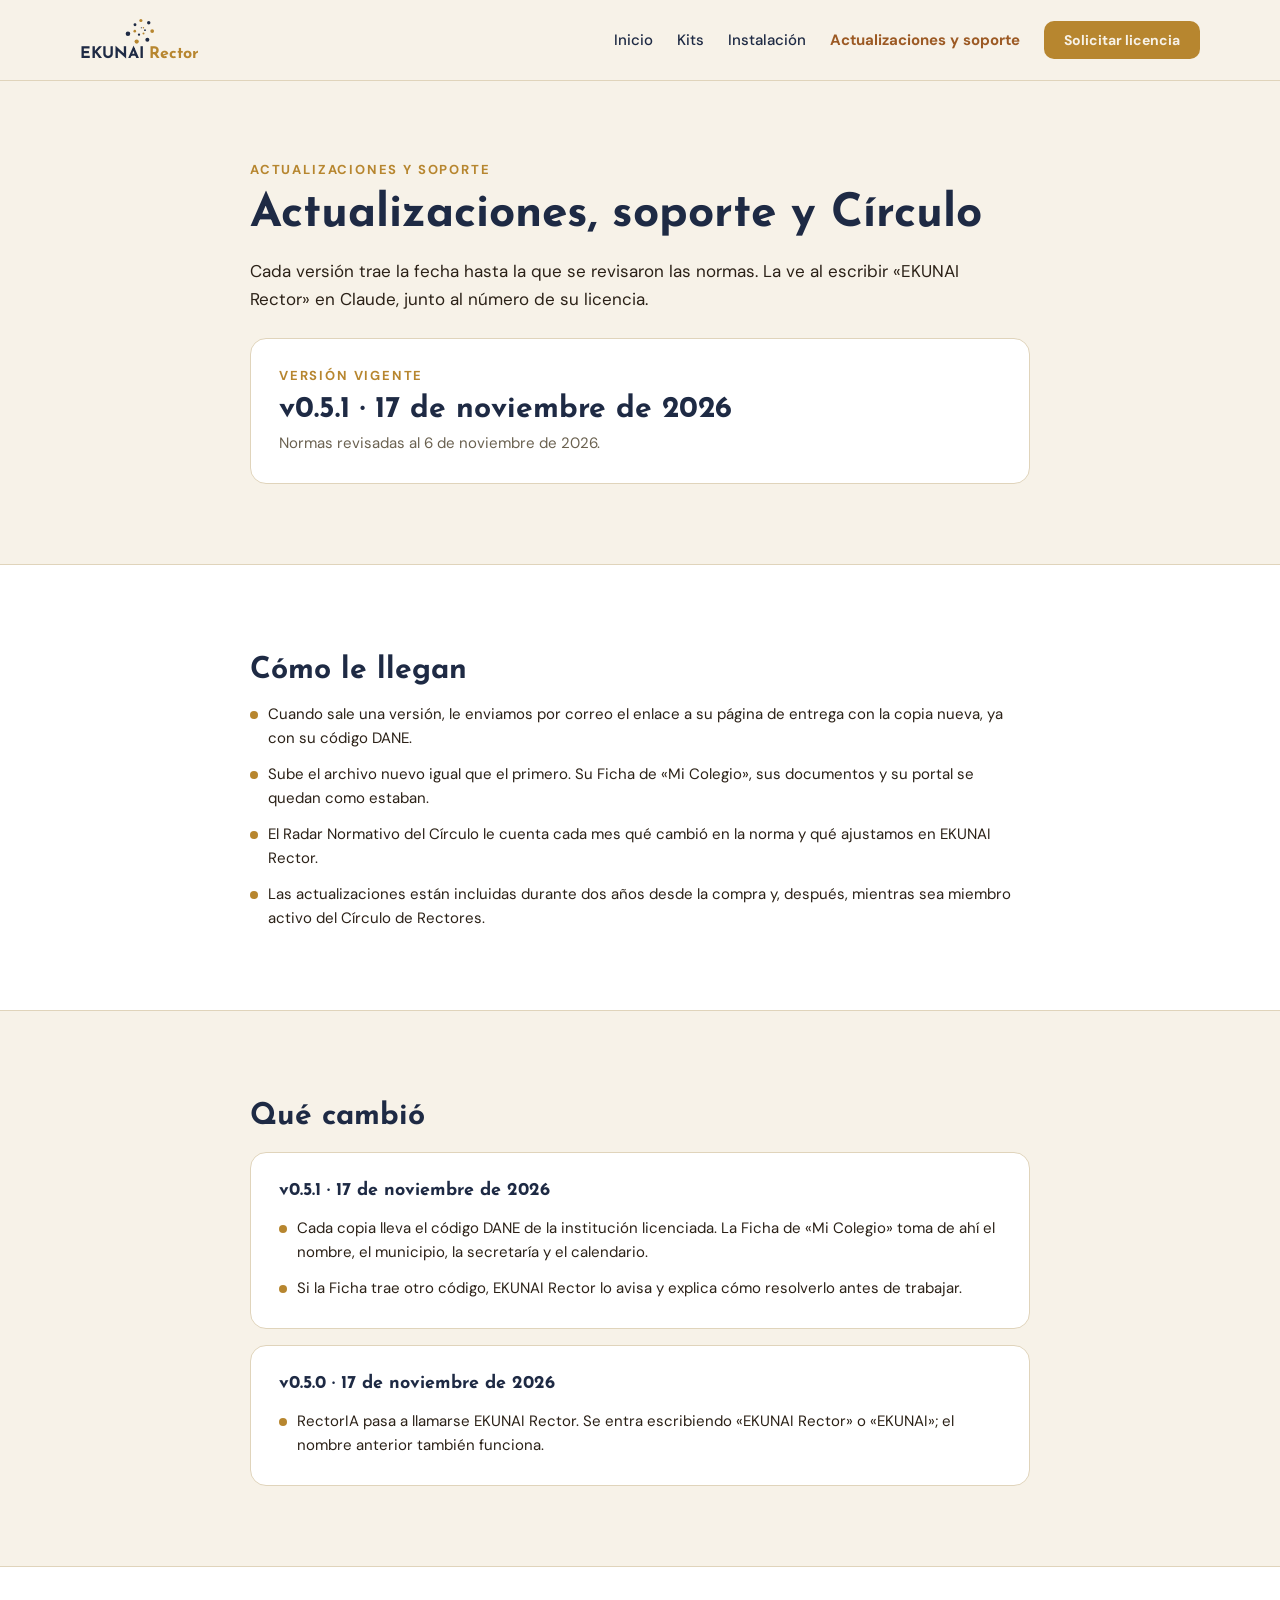
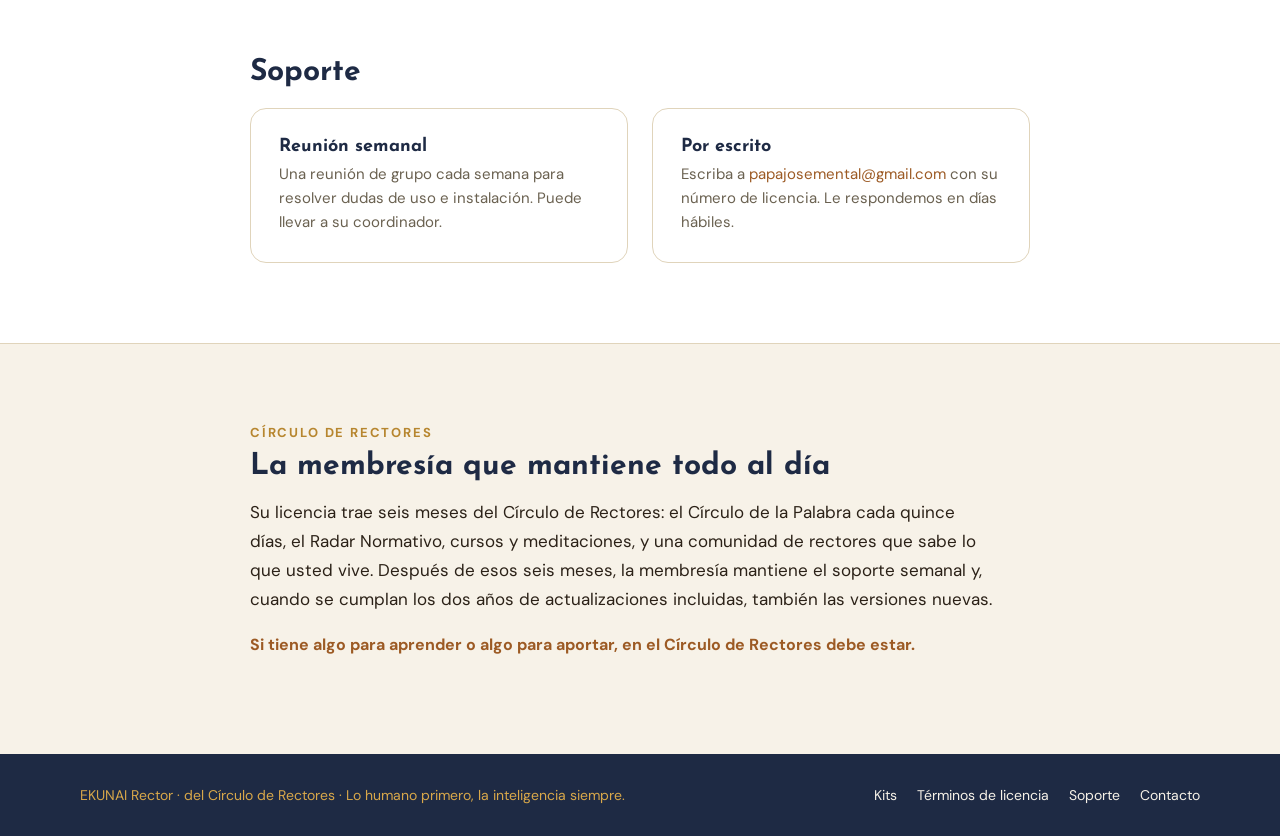
==== actualizaciones.html @ 3e318581 "Tienda y centro de entrega de EKUNAI Rector Kits, solicitud de licencia con validación del código DA" ====
<!DOCTYPE html>
<html lang="es">
<head>
<meta charset="utf-8">
<meta name="viewport" content="width=device-width,initial-scale=1">
<title>Actualizaciones y soporte · EKUNAI Rector</title>
<meta name="description" content="Versión vigente de EKUNAI Rector, cómo llegan las actualizaciones, soporte y Círculo de Rectores.">
<link rel="icon" href="favicon.svg" type="image/svg+xml">
<link rel="preconnect" href="https://fonts.googleapis.com">
<link rel="stylesheet" href="https://fonts.googleapis.com/css2?family=DM+Sans:wght@400;500;700&family=Josefin+Sans:wght@600;700&display=swap">
<link rel="stylesheet" href="estilo.css">
</head>
<body>
<header style="border-bottom:1px solid #E0D4BB;background:#F7F2E8;">
  <div class="container" style="display:flex;align-items:center;justify-content:space-between;gap:16px;padding-block:18px;">
    <a href="index.html" style="display:flex;flex-direction:column;align-items:center;gap:2px;color:#1E2A44;">
      <svg width="30" height="26" viewBox="0 18 110 96" aria-hidden="true"><circle cx="60" cy="54" r="2.2" fill="#1E2A44"/><circle cx="67.64" cy="53.81" r="2.72" fill="#B7862F"/><circle cx="73.37" cy="62.84" r="3.23" fill="#1E2A44"/><circle cx="67.94" cy="75.59" r="3.75" fill="#B7862F"/><circle cx="51.32" cy="79.49" r="4.27" fill="#1E2A44"/><circle cx="35.69" cy="66.51" r="4.78" fill="#B7862F"/><circle cx="36.54" cy="42.95" r="5.3" fill="#1E2A44"/><circle cx="58.28" cy="27.21" r="5.82" fill="#B7862F"/><circle cx="87.25" cy="35.47" r="6.33" fill="#1E2A44"/><circle cx="100" cy="66.34" r="6.85" fill="#B7862F"/><circle cx="82.17" cy="98.39" r="7.37" fill="#1E2A44"/><circle cx="42.74" cy="104.97" r="7.88" fill="#B7862F"/><circle cx="10.55" cy="76.07" r="8.4" fill="#1E2A44"/></svg>
      <span style="font-family:'Josefin Sans',sans-serif;font-weight:700;font-size:16px;line-height:1;">EKUNAI <span style="color:#B7862F;">Rector</span></span>
    </a>
    <nav style="display:flex;align-items:center;gap:24px;flex-wrap:wrap;">
      <a href="index.html" class="hide-sm">Inicio</a><a href="kits.html" class="hide-sm">Kits</a><a href="instalar.html" class="hide-sm">Instalación</a><a href="actualizaciones.html" class="hide-sm activo">Actualizaciones y soporte</a>
      <a href="comprar.html" class="btn-primary" style="padding:10px 20px;font-size:14px;">Solicitar licencia</a>
    </nav>
  </div>
</header>
<main>

<section class="sec"><div class="container narrow">
  <p class="eyebrow">Actualizaciones y soporte</p>
  <h1 class="h1">Actualizaciones, soporte y Círculo</h1>
  <p class="lead">Cada versión trae la fecha hasta la que se revisaron las normas. La ve al escribir «EKUNAI Rector» en Claude, junto al número de su licencia.</p>
  <div class="card" style="margin-top:24px;">
    <p class="eyebrow">Versión vigente</p>
    <h2 class="h2 js-version">v0.5.1 · 17 de noviembre de 2026</h2>
    <p class="t">Normas revisadas al 6 de noviembre de 2026.</p>
  </div>
</div></section>

<section class="sec sec-blanca"><div class="container narrow">
  <h2 class="h2">Cómo le llegan</h2>
  <ul class="lista">
    <li>Cuando sale una versión, le enviamos por correo el enlace a su página de entrega con la copia nueva, ya con su código DANE.</li>
    <li>Sube el archivo nuevo igual que el primero. Su Ficha de «Mi Colegio», sus documentos y su portal se quedan como estaban.</li>
    <li>El Radar Normativo del Círculo le cuenta cada mes qué cambió en la norma y qué ajustamos en EKUNAI Rector.</li>
    <li>Las actualizaciones están incluidas durante dos años desde la compra y, después, mientras sea miembro activo del Círculo de Rectores.</li>
  </ul>
</div></section>

<section class="sec"><div class="container narrow">
  <h2 class="h2">Qué cambió</h2>
  <div class="card" style="margin-top:20px;"><h3 style="font-size:18px;">v0.5.1 · 17 de noviembre de 2026</h3>
    <ul class="lista"><li>Cada copia lleva el código DANE de la institución licenciada. La Ficha de «Mi Colegio» toma de ahí el nombre, el municipio, la secretaría y el calendario.</li>
    <li>Si la Ficha trae otro código, EKUNAI Rector lo avisa y explica cómo resolverlo antes de trabajar.</li></ul></div>
  <div class="card" style="margin-top:16px;"><h3 style="font-size:18px;">v0.5.0 · 17 de noviembre de 2026</h3>
    <ul class="lista"><li>RectorIA pasa a llamarse EKUNAI Rector. Se entra escribiendo «EKUNAI Rector» o «EKUNAI»; el nombre anterior también funciona.</li></ul></div>
</div></section>

<section class="sec sec-blanca" id="soporte"><div class="container narrow">
  <h2 class="h2">Soporte</h2>
  <div class="grid-2" style="margin-top:20px;">
    <div class="card"><h3 style="font-size:18px;">Reunión semanal</h3><p class="t">Una reunión de grupo cada semana para resolver dudas de uso e instalación. Puede llevar a su coordinador.</p></div>
    <div class="card"><h3 style="font-size:18px;">Por escrito</h3><p class="t">Escriba a <a class="js-correo-soporte" href="mailto:papajosemental@gmail.com">papajosemental@gmail.com</a> con su número de licencia. Le respondemos en días hábiles.</p></div>
  </div>
</div></section>

<section class="sec" id="circulo"><div class="container narrow">
  <p class="eyebrow">Círculo de Rectores</p>
  <h2 class="h2">La membresía que mantiene todo al día</h2>
  <p class="lead">Su licencia trae seis meses del Círculo de Rectores: el Círculo de la Palabra cada quince días, el Radar Normativo, cursos y meditaciones, y una comunidad de rectores que sabe lo que usted vive. Después de esos seis meses, la membresía mantiene el soporte semanal y, cuando se cumplan los dos años de actualizaciones incluidas, también las versiones nuevas.</p>
  <p class="txt" style="font-weight:700;color:#9C5A24;margin-top:16px;">Si tiene algo para aprender o algo para aportar, en el Círculo de Rectores debe estar.</p>
</div></section>

</main>
<footer style="padding-block:32px;background:#1E2A44;">
  <div class="container" style="display:flex;flex-wrap:wrap;align-items:center;justify-content:space-between;gap:16px;">
    <p style="font-size:14px;color:#D9A84A;margin:0;">EKUNAI Rector · del Círculo de Rectores · Lo humano primero, la inteligencia siempre.</p>
    <div style="display:flex;gap:20px;flex-wrap:wrap;">
      <a href="kits.html" style="font-size:14px;color:#F7F2E8;">Kits</a>
      <a href="terminos.html" style="font-size:14px;color:#F7F2E8;">Términos de licencia</a>
      <a href="actualizaciones.html#soporte" style="font-size:14px;color:#F7F2E8;">Soporte</a>
      <a href="mailto:papajosemental@gmail.com" class="js-correo-contacto" style="font-size:14px;color:#F7F2E8;">Contacto</a>
    </div>
  </div>
</footer>
<script src="config.js"></script>

</body>
</html>
---- estilo.css ----
html{scroll-behavior:smooth}
body{margin:0;font-family:"DM Sans",system-ui,sans-serif;background:#F7F2E8;color:#1E2A44;}
h1,h2,h3{font-family:"Josefin Sans","DM Sans",system-ui,sans-serif;margin:0;}
a{color:#9C5A24;text-decoration:none;}
a:hover{color:#B7862F;}
.container{max-width:1120px;margin:0 auto;padding-inline:clamp(20px,5vw,64px);}
.narrow{max-width:780px;}
.btn-primary{display:inline-flex;align-items:center;justify-content:center;background:#B7862F;color:#F7F2E8;font-weight:700;font-size:16px;padding:14px 28px;border-radius:10px;border:none;cursor:pointer;white-space:nowrap;font-family:inherit;}
.btn-primary:hover{background:#9C5A24;color:#F7F2E8;}
.btn-primary[disabled]{background:#C9BBA0;cursor:not-allowed;}
.btn-ghost{display:inline-flex;align-items:center;justify-content:center;background:transparent;color:#1E2A44;font-weight:700;font-size:16px;padding:14px 20px;border-radius:10px;border:1.5px solid #1E2A44;cursor:pointer;white-space:nowrap;font-family:inherit;}
.btn-ghost:hover{background:#1E2A44;color:#F7F2E8;}
.card{background:#FFFFFF;border:1px solid #E0D4BB;border-radius:16px;padding:28px;}
.eyebrow{font-size:13px;letter-spacing:.14em;text-transform:uppercase;color:#B7862F;font-weight:700;margin:0;}
.grid-3{display:grid;grid-template-columns:repeat(3,minmax(0,1fr));gap:24px;}
.grid-2{display:grid;grid-template-columns:repeat(2,minmax(0,1fr));gap:24px;}
.row-wrap{display:flex;flex-wrap:wrap;align-items:center;gap:16px;}
.step{display:flex;gap:16px;}
.num{width:36px;height:36px;border-radius:50%;background:#1E2A44;color:#F7F2E8;display:flex;align-items:center;justify-content:center;font-weight:700;flex:none;}
.step h3{font-size:18px;color:#1E2A44;}
.step p,.card p.t{font-size:15px;line-height:1.6;color:#6A6150;margin:6px 0 0;}
nav a{font-size:15px;font-weight:500;color:#1E2A44;}
nav a.activo{color:#9C5A24;font-weight:700;}
[hidden]{display:none!important}
.sec{padding-block:clamp(48px,7vw,80px);}
.sec-blanca{background:#FFFFFF;border-top:1px solid #E0D4BB;border-bottom:1px solid #E0D4BB;}
.h1{font-size:clamp(32px,4.5vw,46px);line-height:1.1;margin-top:12px;}
.h2{font-size:clamp(24px,3vw,30px);margin-top:10px;}
.lead{font-size:17px;line-height:1.7;color:#2B2117;margin-top:16px;max-width:62ch;}
.txt{font-size:16px;line-height:1.7;color:#2B2117;}
.muted{font-size:14px;line-height:1.6;color:#6A6150;}
.lista{list-style:none;margin:16px 0 0;padding:0;display:flex;flex-direction:column;gap:12px;}
.lista li{display:flex;gap:10px;font-size:15px;line-height:1.6;color:#2B2117;}
.lista li::before{content:"";flex:none;width:8px;height:8px;border-radius:50%;background:#B7862F;margin-top:9px;}
.kit h3{font-size:20px;}
.kit .para{font-size:14px;color:#9C5A24;font-weight:700;margin-top:6px;}
.etiqueta{display:inline-block;background:#1E2A44;color:#F7F2E8;font-size:12px;font-weight:700;letter-spacing:.05em;text-transform:uppercase;padding:4px 10px;border-radius:999px;}
table.comp{width:100%;border-collapse:collapse;font-size:14px;background:#fff;}
table.comp th,table.comp td{border:1px solid #E0D4BB;padding:10px;text-align:left;vertical-align:top;}
table.comp th{background:#1E2A44;color:#F7F2E8;font-weight:700;}
.tabla-scroll{overflow-x:auto;}
form .campo{display:flex;flex-direction:column;gap:6px;margin-top:18px;}
form label{font-weight:700;font-size:15px;}
form input[type=text],form input[type=email],form input[type=tel],form select,form textarea{font:inherit;font-size:16px;padding:12px 14px;border:1.5px solid #CDBF9F;border-radius:10px;background:#fff;color:#1E2A44;}
form input:focus,form select:focus,form textarea:focus{outline:2px solid #B7862F;border-color:#B7862F;}
.opciones{display:grid;grid-template-columns:repeat(auto-fit,minmax(200px,1fr));gap:12px;margin-top:10px;}
.opcion{display:flex;gap:10px;align-items:flex-start;border:1.5px solid #E0D4BB;border-radius:12px;padding:14px;background:#fff;cursor:pointer;}
.opcion:has(input:checked){border-color:#B7862F;background:#FBF4E6;}
.opcion span{font-size:14px;line-height:1.5;color:#2B2117;}
.check{display:flex;gap:10px;align-items:flex-start;font-size:14px;line-height:1.6;color:#2B2117;margin-top:14px;}
.paso-form{border-top:1px solid #E0D4BB;padding-top:26px;margin-top:30px;}
.paso-form:first-of-type{border-top:none;margin-top:0;padding-top:0;}
.aviso{border-radius:12px;padding:16px 18px;font-size:15px;line-height:1.6;margin-top:12px;}
.aviso.ok{background:#EAF3EA;border:1px solid #9CC29C;color:#1F4D1F;}
.aviso.mal{background:#FBEDE7;border:1px solid #E2A58B;color:#6B2A12;}
.aviso.info{background:#EEF1F7;border:1px solid #B6C0D6;color:#1E2A44;}
.ficha-due{display:grid;grid-template-columns:max-content 1fr;gap:6px 16px;font-size:15px;margin-top:10px;}
.ficha-due dt{font-weight:700;}
.ficha-due dd{margin:0;}
.md h2{font-size:22px;margin-top:32px;}
.md p,.md li{font-size:16px;line-height:1.7;color:#2B2117;}
.md blockquote{margin:16px 0;padding:12px 16px;background:#FBF4E6;border-left:4px solid #B7862F;}
code{background:#EFE6D3;padding:1px 6px;border-radius:6px;font-size:.92em;}
@media (max-width:800px){
  .grid-3,.grid-2{grid-template-columns:1fr;}
  nav .hide-sm{display:none;}
}
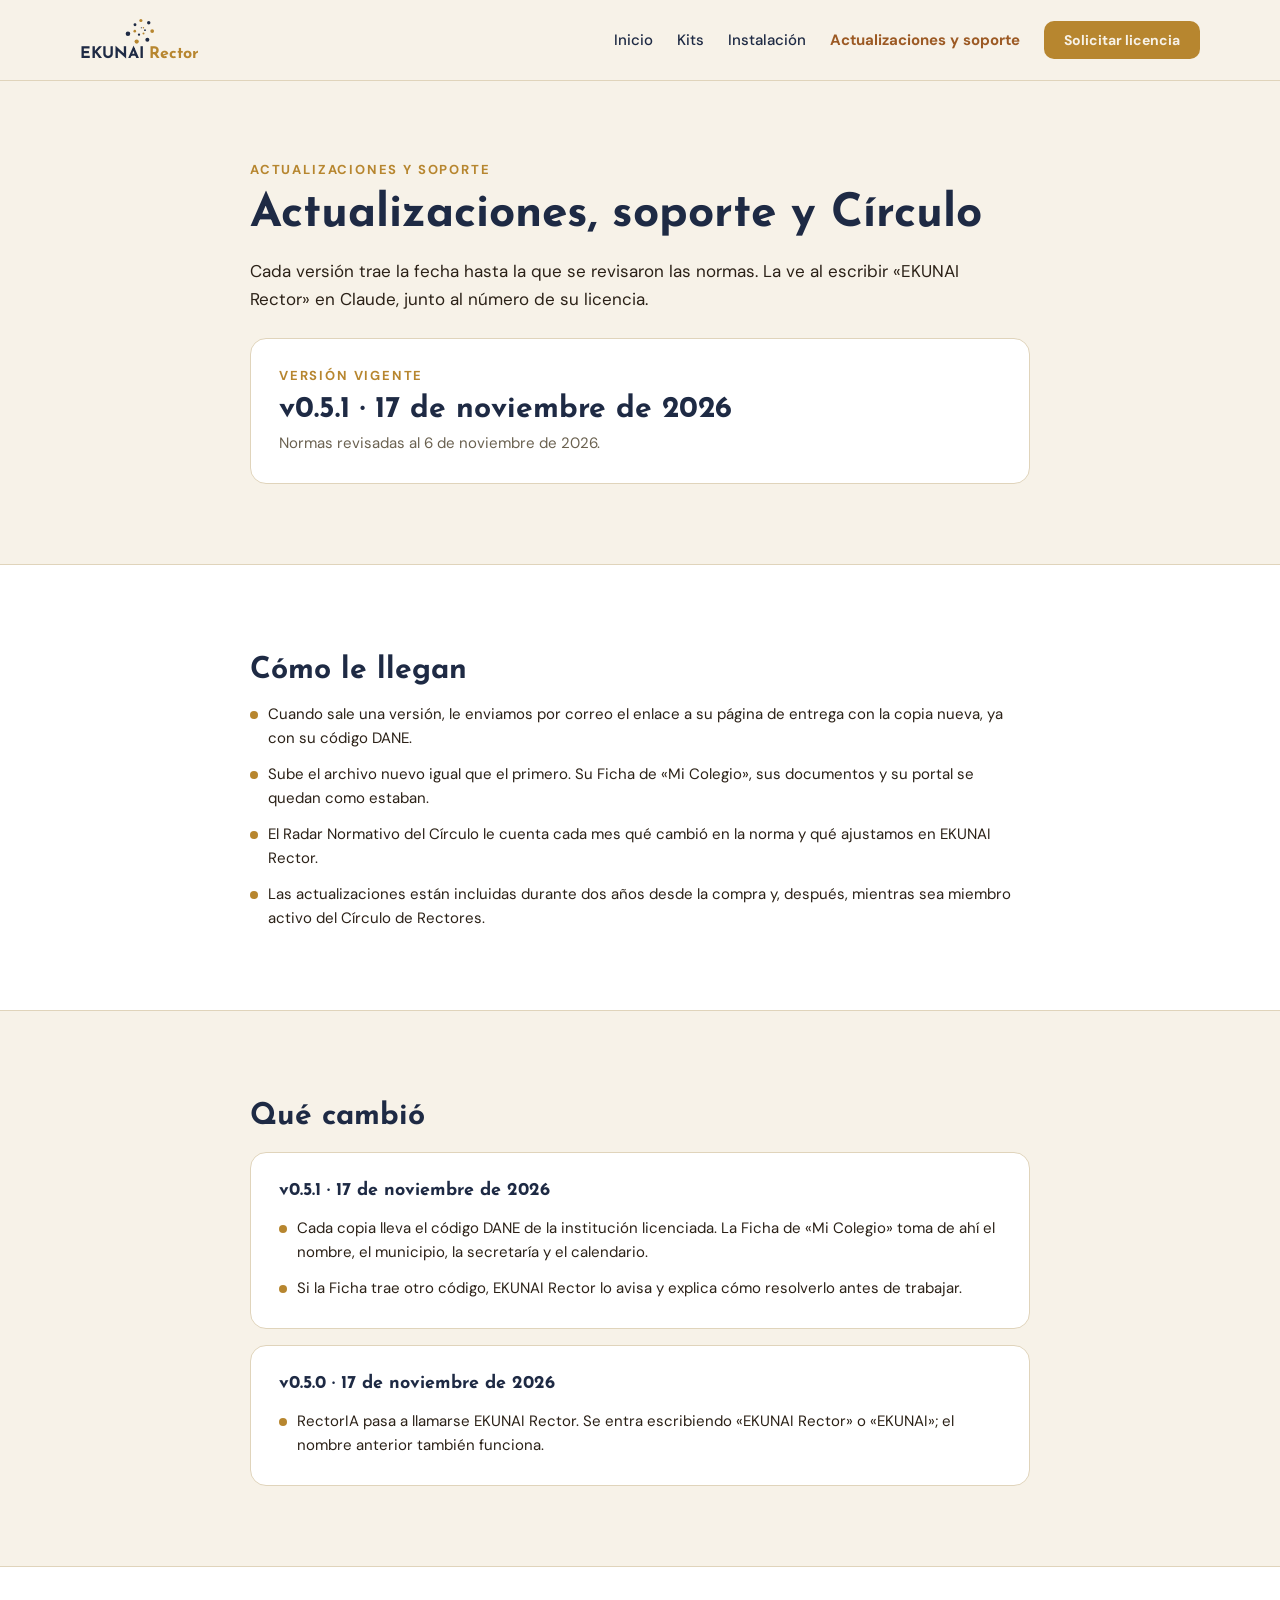
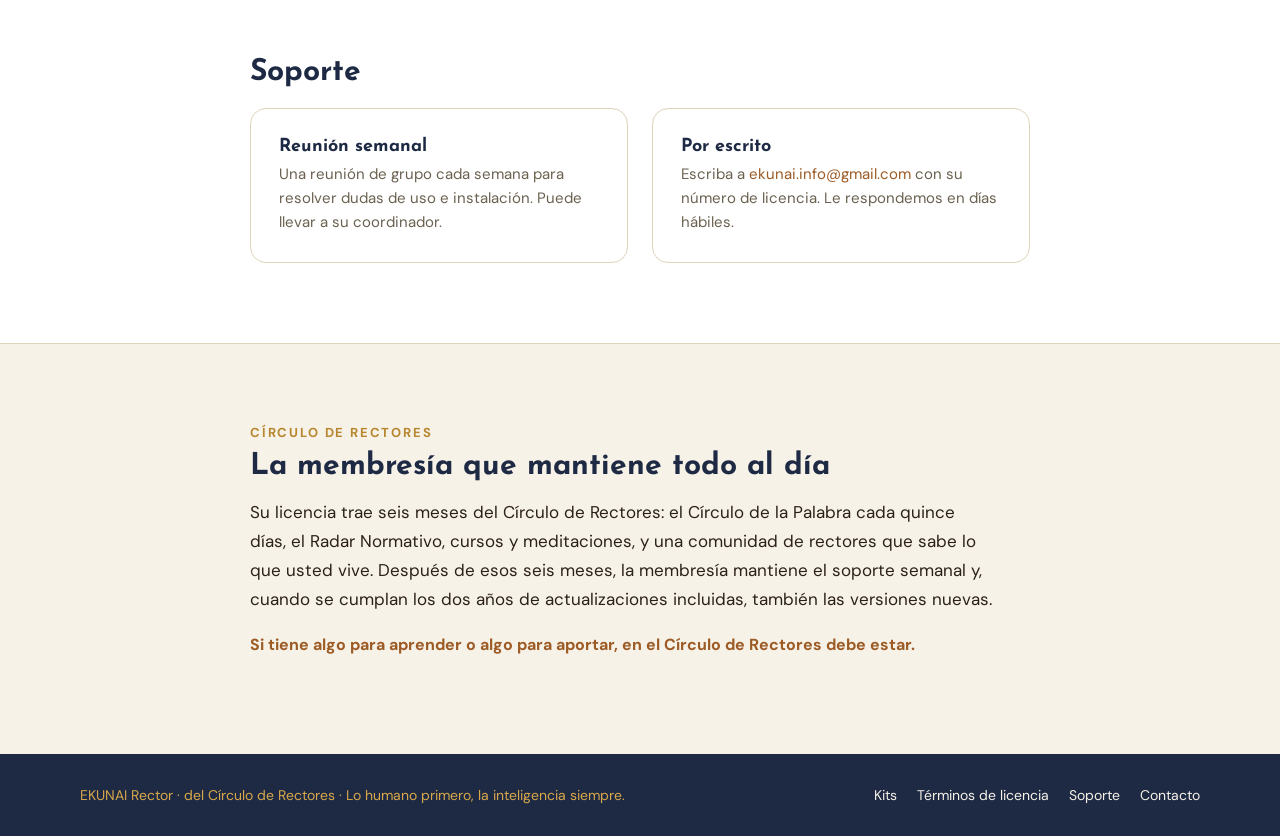
==== commit 3ff812b1: "Correo de ventas y soporte: ekunai.info@gmail.com Co-Authored-By: Claude Opus 5.5 <noreply@anthropic" ====
--- a/actualizaciones.html
+++ b/actualizaciones.html
@@ -59,7 +59,7 @@
   <h2 class="h2">Soporte</h2>
   <div class="grid-2" style="margin-top:20px;">
     <div class="card"><h3 style="font-size:18px;">Reunión semanal</h3><p class="t">Una reunión de grupo cada semana para resolver dudas de uso e instalación. Puede llevar a su coordinador.</p></div>
-    <div class="card"><h3 style="font-size:18px;">Por escrito</h3><p class="t">Escriba a <a class="js-correo-soporte" href="mailto:papajosemental@gmail.com">papajosemental@gmail.com</a> con su número de licencia. Le respondemos en días hábiles.</p></div>
+    <div class="card"><h3 style="font-size:18px;">Por escrito</h3><p class="t">Escriba a <a class="js-correo-soporte" href="mailto:ekunai.info@gmail.com">ekunai.info@gmail.com</a> con su número de licencia. Le respondemos en días hábiles.</p></div>
   </div>
 </div></section>
 
@@ -78,7 +78,7 @@
       <a href="kits.html" style="font-size:14px;color:#F7F2E8;">Kits</a>
       <a href="terminos.html" style="font-size:14px;color:#F7F2E8;">Términos de licencia</a>
       <a href="actualizaciones.html#soporte" style="font-size:14px;color:#F7F2E8;">Soporte</a>
-      <a href="mailto:papajosemental@gmail.com" class="js-correo-contacto" style="font-size:14px;color:#F7F2E8;">Contacto</a>
+      <a href="mailto:ekunai.info@gmail.com" class="js-correo-contacto" style="font-size:14px;color:#F7F2E8;">Contacto</a>
     </div>
   </div>
 </footer>
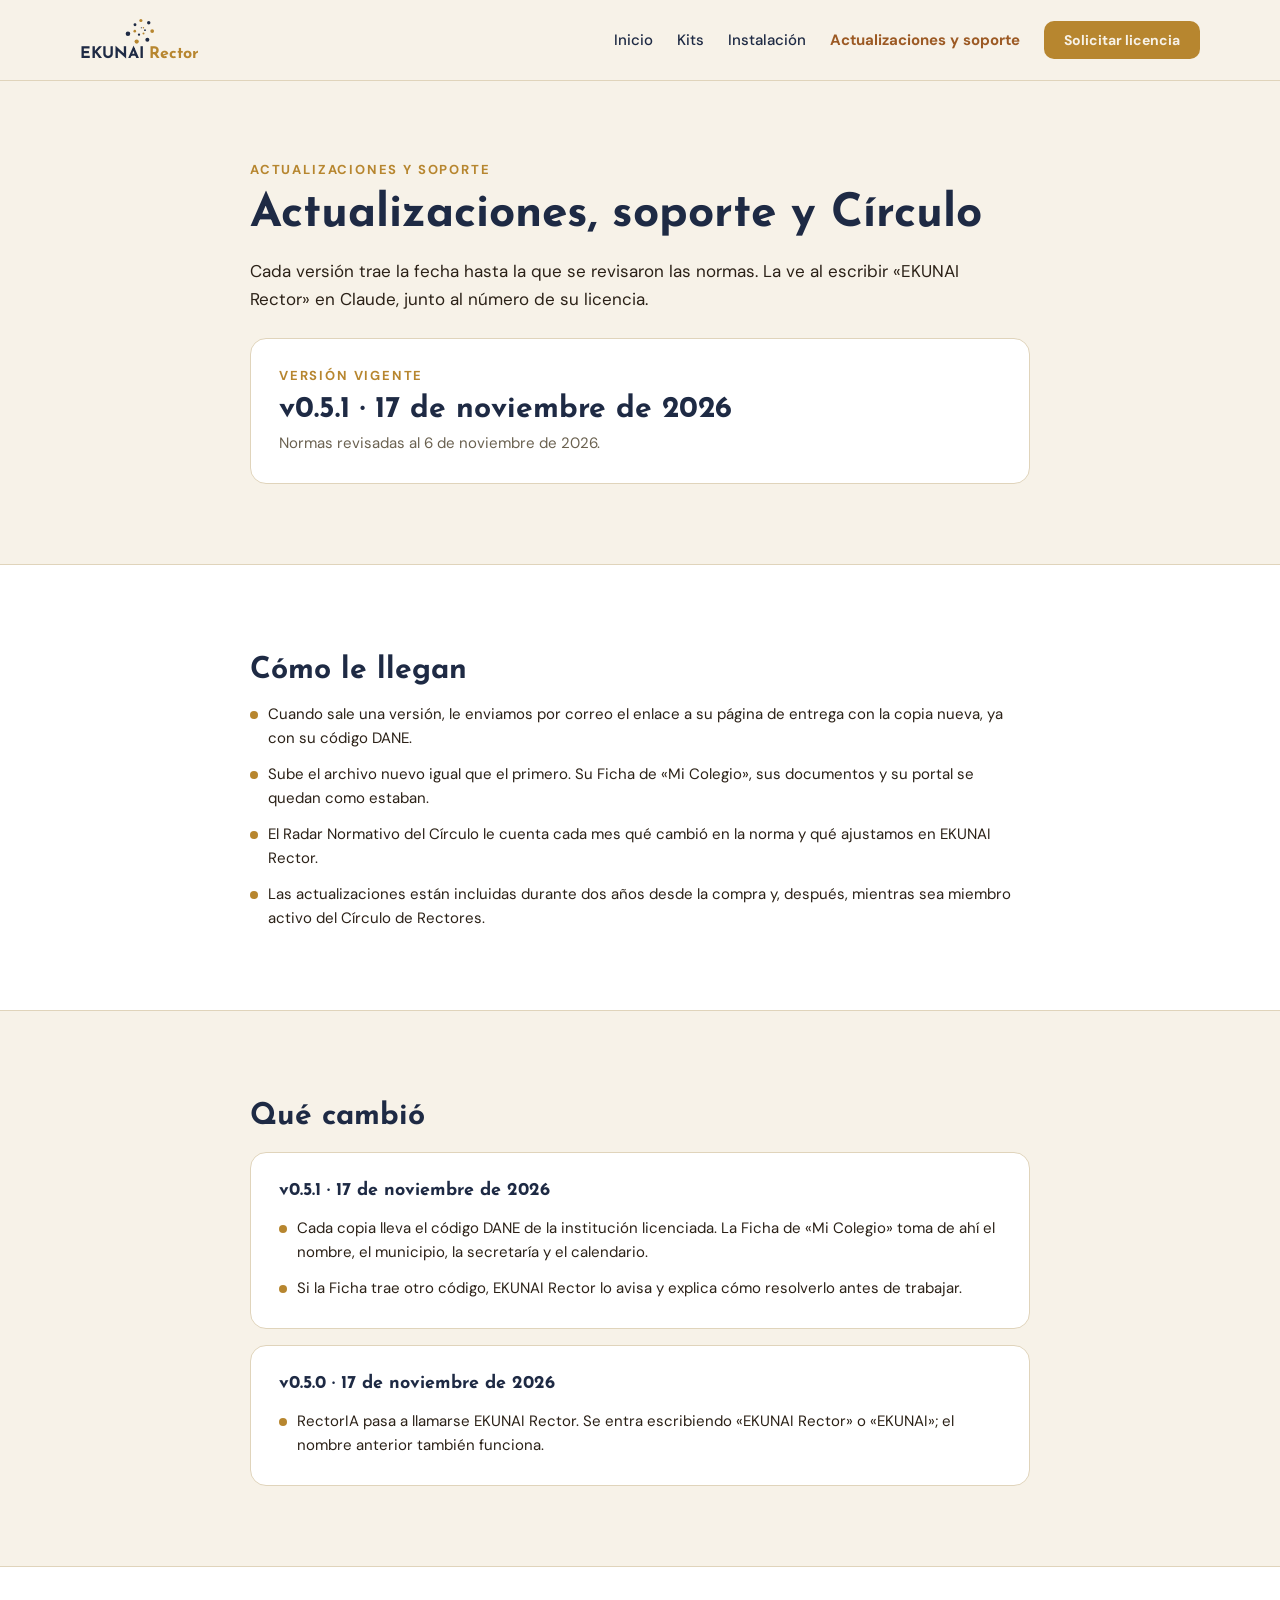
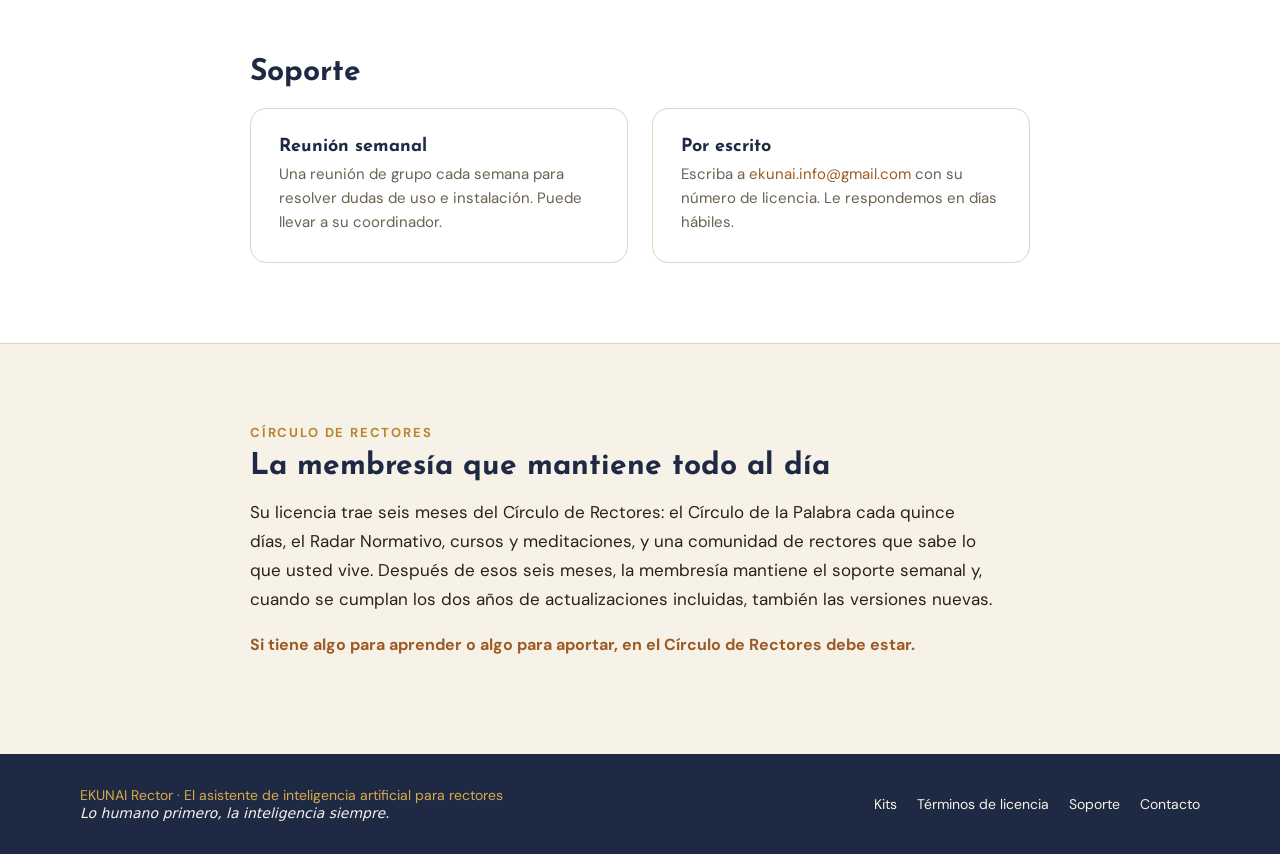
==== commit ee3c7e95: "Add files via upload" ====
--- a/actualizaciones.html
+++ b/actualizaciones.html
@@ -73,7 +73,7 @@
 </main>
 <footer style="padding-block:32px;background:#1E2A44;">
   <div class="container" style="display:flex;flex-wrap:wrap;align-items:center;justify-content:space-between;gap:16px;">
-    <p style="font-size:14px;color:#D9A84A;margin:0;">EKUNAI Rector · del Círculo de Rectores · Lo humano primero, la inteligencia siempre.</p>
+    <p style="font-size:14px;color:#D9A84A;margin:0;">EKUNAI Rector · El asistente de inteligencia artificial para rectores<br><span style="color:#F7F2E8;font-style:italic;">Lo humano primero, la inteligencia siempre.</span></p>
     <div style="display:flex;gap:20px;flex-wrap:wrap;">
       <a href="kits.html" style="font-size:14px;color:#F7F2E8;">Kits</a>
       <a href="terminos.html" style="font-size:14px;color:#F7F2E8;">Términos de licencia</a>
